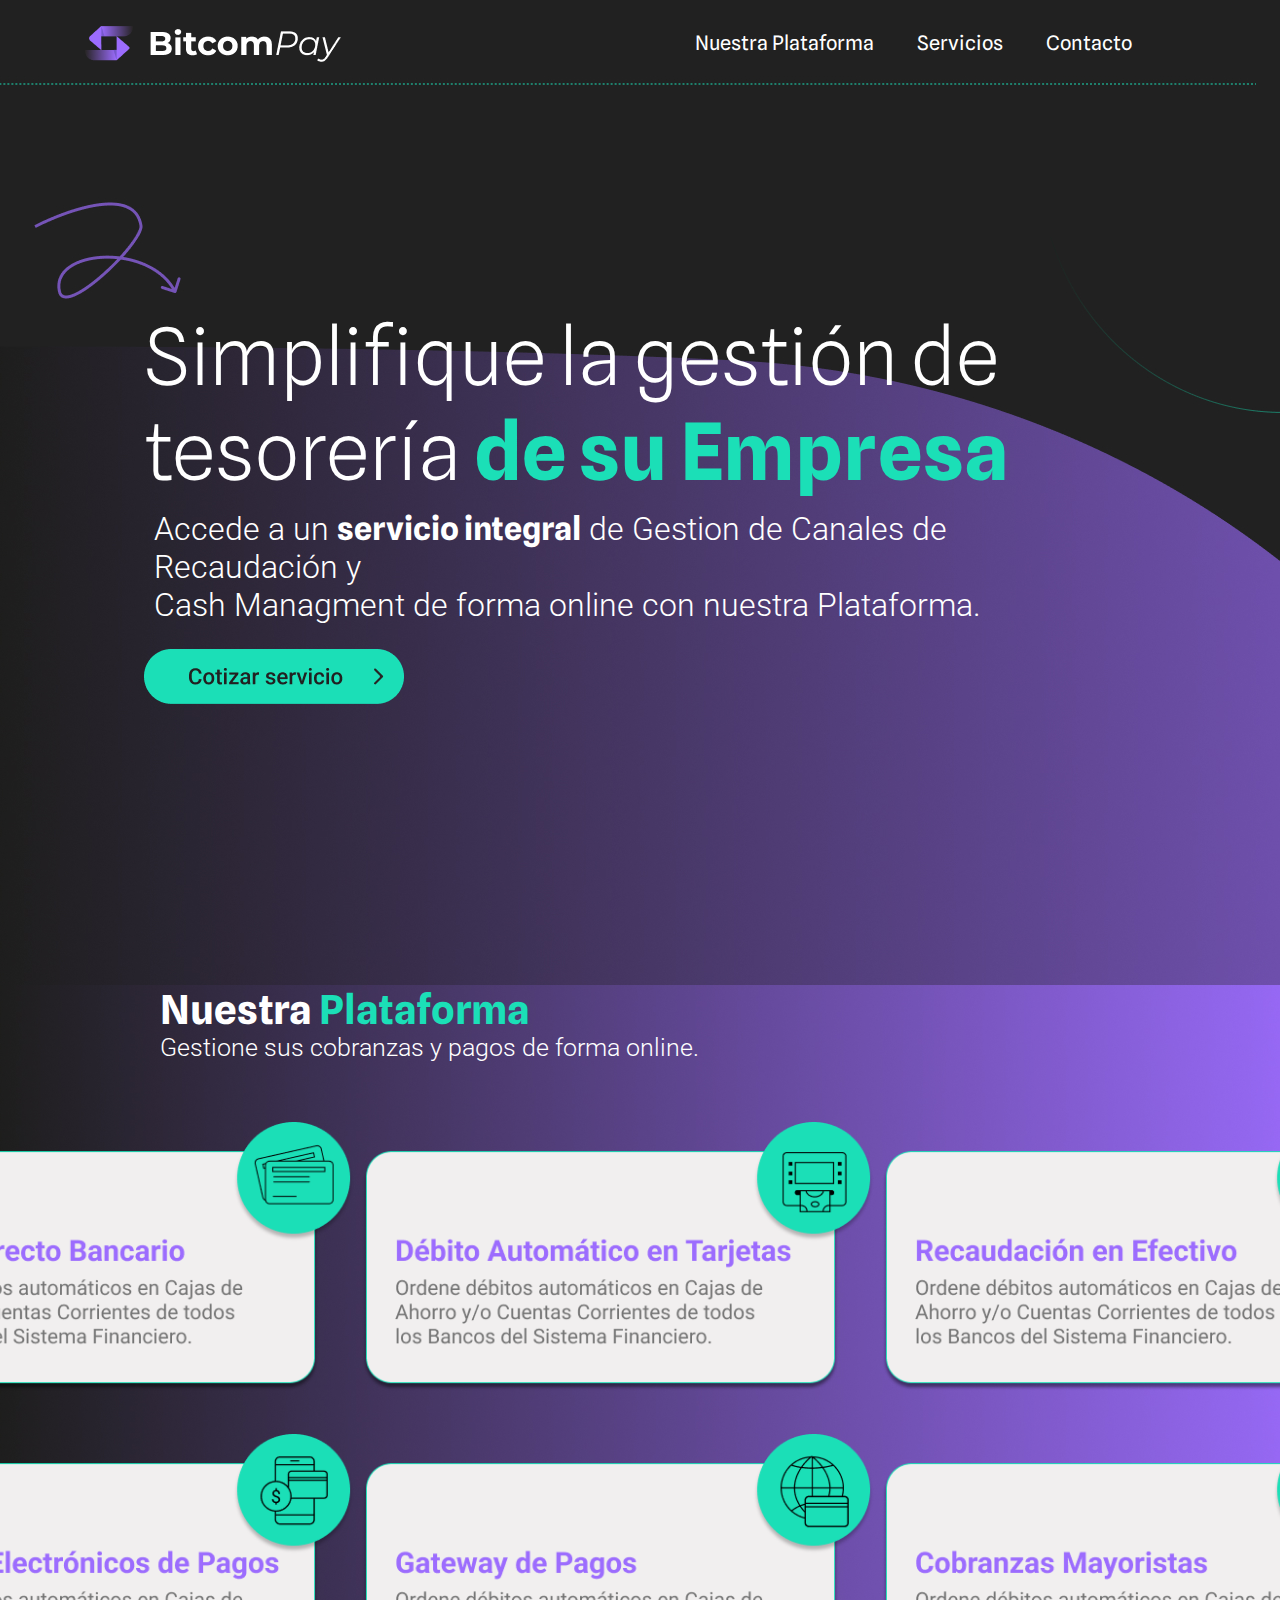
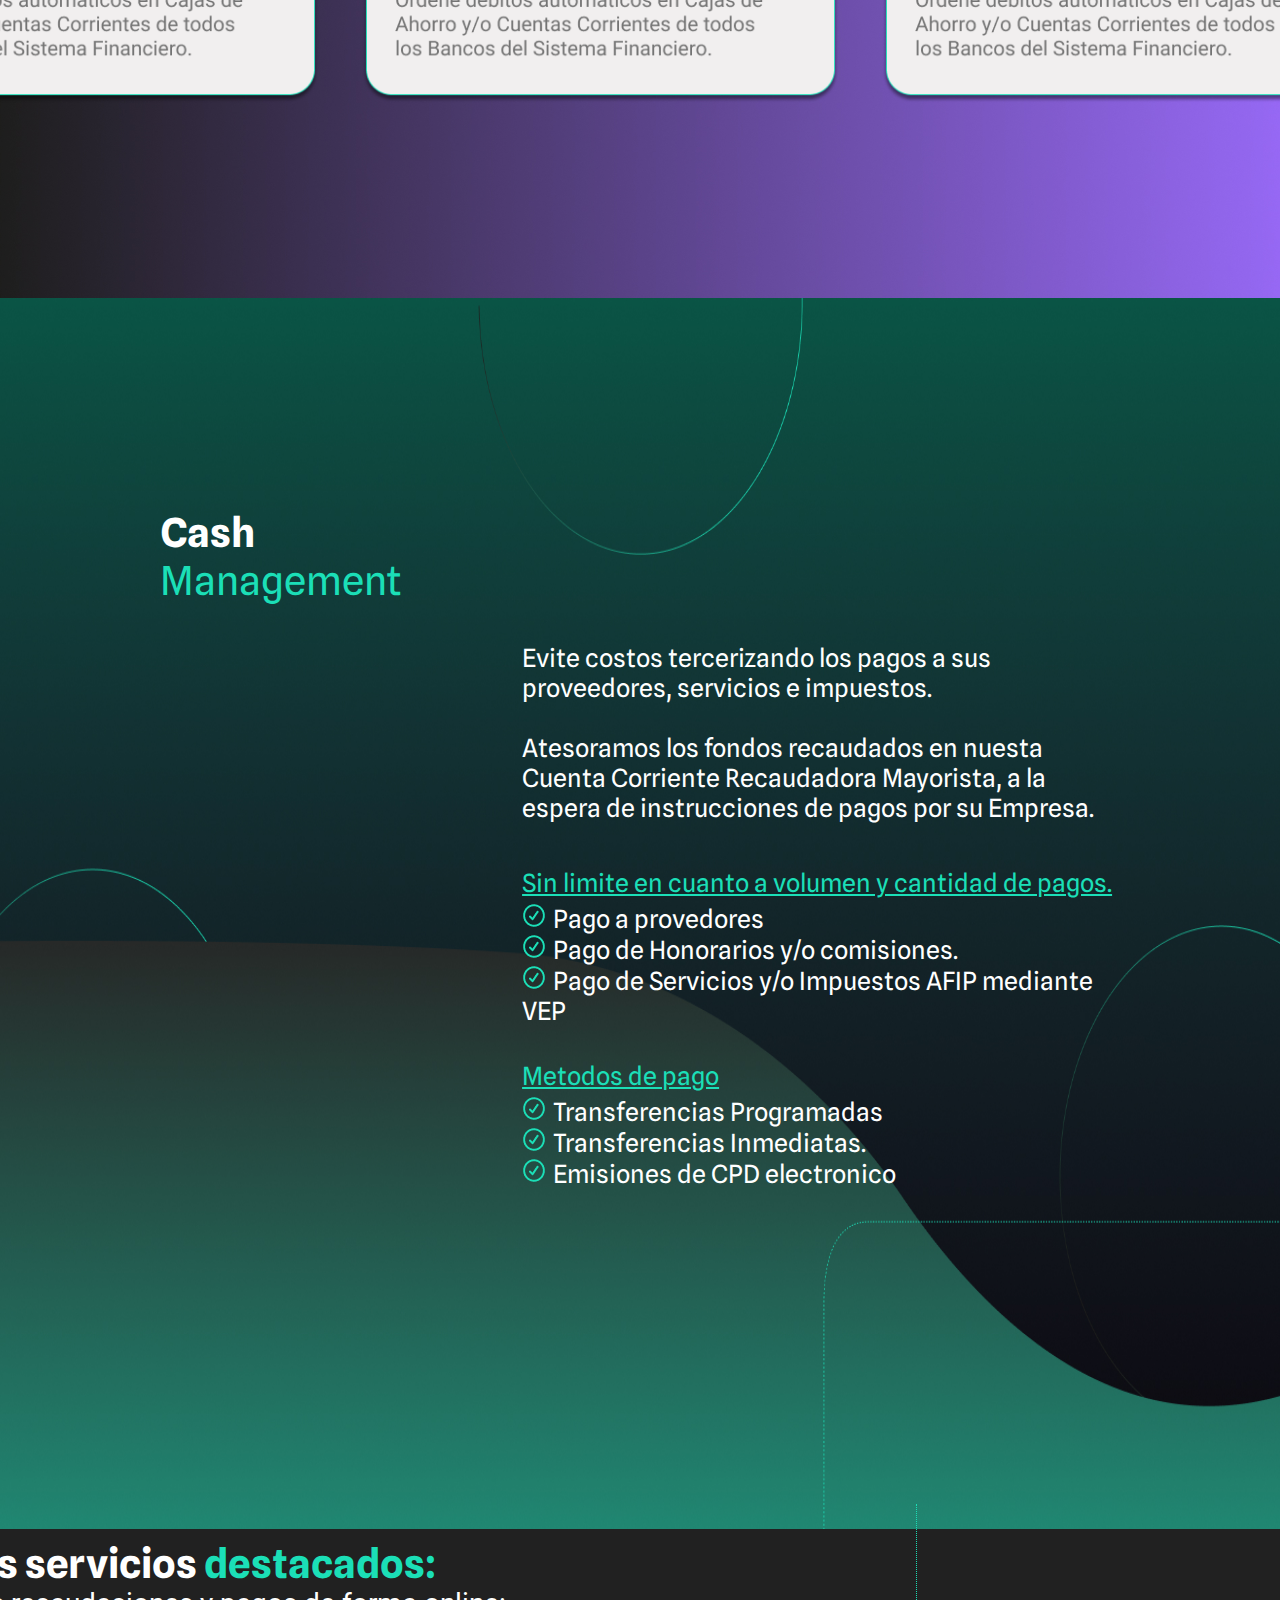
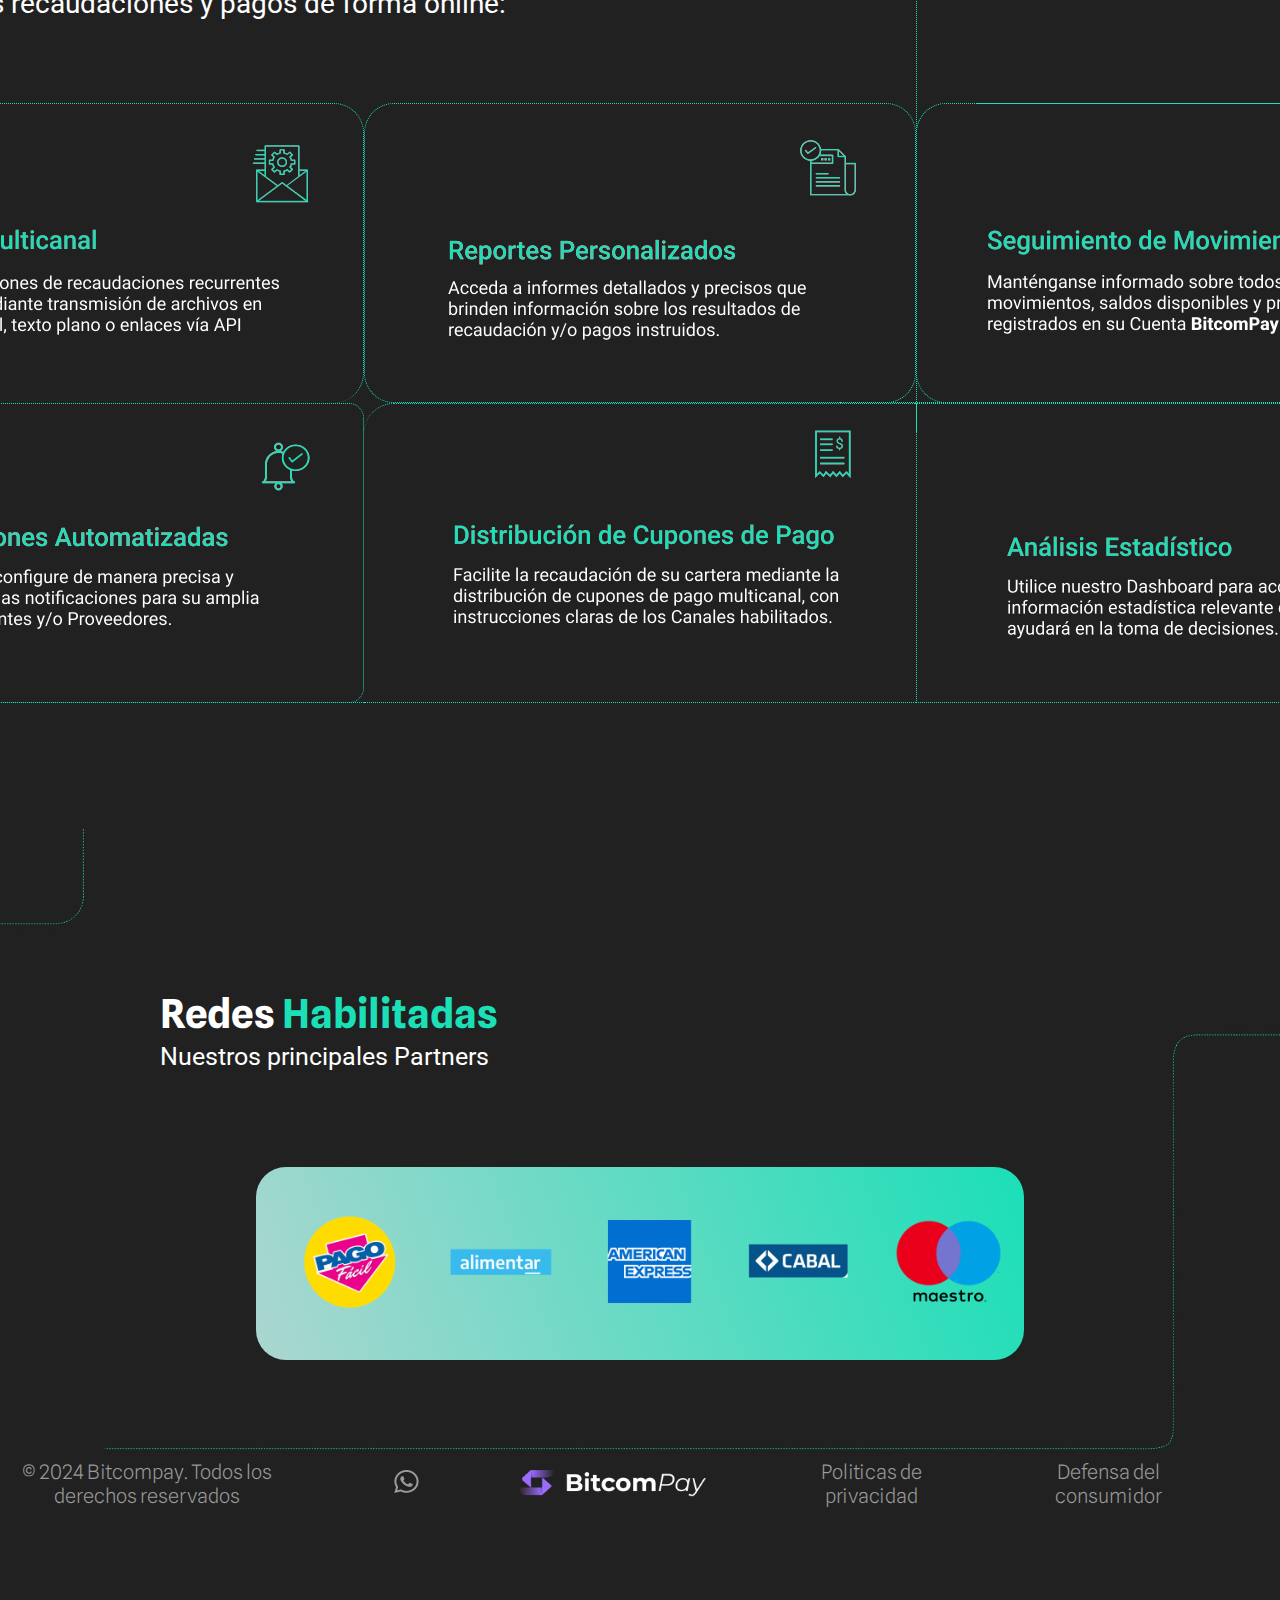
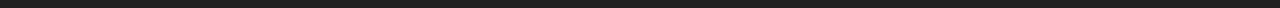
==== index.html @ 56fe3821 "bitcompay sin react" ====
<!DOCTYPE html>
<html lang="en">
<head>
    <meta charset="UTF-8">
    <meta name="viewport" content="width=device-width, initial-scale=1.0">
    <!--CSS-->
    <link rel="stylesheet" href="/css/style.css">
    <link rel="stylesheet" href="/css/navbar.css">
    <link rel="stylesheet" href="/css/home.css">
    <link rel="stylesheet" href="/css/home-2.css">
    <link rel="stylesheet" href="/css/home-3.css">
    <link rel="stylesheet" href="/css/home-4.css">
    <link rel="stylesheet" href="/css/home-5.css">
    <link rel="stylesheet" href="/css/registro.css">
    <link rel="stylesheet" href="/css/derechos-reservados.css">

    <!--CARROUSEL-->
    <script src="https://cdn.jsdelivr.net/npm/swiffy-slider@1.6.0/dist/js/swiffy-slider.min.js" crossorigin="anonymous" defer></script>
<link href="https://cdn.jsdelivr.net/npm/swiffy-slider@1.6.0/dist/css/swiffy-slider.min.css" rel="stylesheet" crossorigin="anonymous">
    <!--FONTS-->

    <!--ROBOTO-->
    <link rel="preconnect" href="https://fonts.googleapis.com">
<link rel="preconnect" href="https://fonts.gstatic.com" crossorigin>
<link href="https://fonts.googleapis.com/css2?family=Roboto:ital,wght@0,100;0,300;0,400;0,500;0,700;0,900;1,100;1,300;1,400;1,500;1,700;1,900&display=swap" rel="stylesheet">

    <!--Spline Sans-->
    <link rel="preconnect" href="https://fonts.googleapis.com">
    <link rel="preconnect" href="https://fonts.gstatic.com" crossorigin>
    <link href="https://fonts.googleapis.com/css2?family=Roboto:ital,wght@0,100;0,300;0,400;0,500;0,700;0,900;1,100;1,300;1,400;1,500;1,700;1,900&family=Spline+Sans:wght@300..700&display=swap" rel="stylesheet">


    <title>Document</title>
</head>
<body>
    <header id="header" class="header">
            <div class="name">
                <img src="./assets/img/logo bitcom.png" alt="">
            </div>
        <nav>    
            <ul class="nav-links">
                <li><a href="">Nuestra Plataforma</a></li>
                <li><a href="">Servicios</a></li>
                <li><a href="">Contacto</a></li>
            </ul>
        </nav>
    </header>

    <main>
        <section class="home" id="home">
            <div class="header-home">
            <h1>Simplifique la gestión de <br> tesorería <span>de su Empresa</span></h1>
                <p>Accede a un <span>servicio integral</span> de Gestion de Canales de Recaudación y<br>
                Cash Managment de forma online con nuestra Plataforma.</p>

                <a href="#">
                    <button>
                        <img src="./assets/img/COTIZAR SERVICIO (3).png" alt="">
                    </button>
                </a>
            </div>
            
        </section>

        <section class="home-2" id="home-2">
            <div class="home-2-tittle">
                <h2>Nuestra <span>Plataforma</span></h2>
                <p>Gestione sus cobranzas y pagos de forma online.</p>
            </div>
            <div class="home-2-container">
                <div class="grid-container">
                    <figure><img src="./assets/img/tarjeta 1.png" alt=""></figure>
                    <figure><img src="./assets/img/tarjeta 2.png" alt=""></figure>
                    <figure><img src="./assets/img/tarjeta 3.png" alt=""></figure>
                    <figure><img src="./assets/img/tarjeta 4.png" alt=""></figure>
                    <figure><img src="./assets/img/tarjeta 5.png" alt=""></figure>
                    <figure><img src="./assets/img/tarjeta 6.png" alt=""></figure>  
                </div>
        </section>

        <section class="home-3">
            <div class="home-3-tittle">
                <h2>Cash <span>Management</span></h2>
                <img src="./assets/img/compu (1).png" alt="" class="img-1">
            </div>
            <div class="home-3-items">
                <div class="items-1">
                    <p>Evite costos tercerizando los pagos a sus <br>proveedores, servicios e impuestos.</p> <br>
                    <p>Atesoramos los fondos recaudados en nuesta <br>Cuenta Corriente Recaudadora Mayorista, a la <br>espera de instrucciones de pagos por su Empresa.</p>
                </div>
                <div class="items-2">
                    <p>Sin limite en cuanto a volumen y cantidad de pagos.</p>
                    <ul>
                        <li>Pago a provedores</li>
                        <li>Pago de Honorarios y/o comisiones.</li>
                        <li>Pago de Servicios y/o Impuestos AFIP mediante VEP</li>
                    </ul>
                    <br><p>Metodos de pago</p>
                    <ul>
                        <li>Transferencias Programadas</li>
                        <li>Transferencias Inmediatas.</li>
                        <li>Emisiones de CPD electronico</li>
                    </ul>
                </div>
            </div>    
        </section>

        <section class="home-4">
            <div class="home-4-tittle">
                <h2>Nuestros servicios <span>destacados:</span></h2>
                <p>Gestione sus recaudaciones y pagos de forma online:</p>
            </div>
            
            <div class="home-4-contenedor">
                <div class="contenedor-1">
                    <img src="./assets/img/home4 tarjeta 1.png" alt="" class="imagenes-cards">
                </div>
              
                <div class="contenedor-2">
                    <img src="./assets/img/home4 tarjeta 2.png" alt="" class="imagenes-cards">
                </div>
              
                <div class="contenedor-3">
                    <img src="./assets/img/home4 tarjeta 3.png" alt="" class="imagenes-cards">
                </div>
                <div class="contenedor-4">
                    <img src="./assets/img/home4 tarjeta 4.png" alt="" class="imagenes-cards">
                </div>
              
                <div class="contenedor-5">
                    <img src="./assets/img/home4 tarjeta5.png" alt="" class="imagenes-cards">
                </div>
              
                <div class="contenedor-6">
                    <img src="./assets/img/home4 tarjeta 6.png" alt="" class="imagenes-cards">
                </div>
            </div>
            


        </section>

        <section class="home-5">
            <div class="home-5-tittle">
                <h2>Redes <span>Habilitadas</span></h2>
                <p>Nuestros principales Partners</p>
            </div>

            <div class="slider">
                <div class="slide-track">
                    <div class="slide">
                        <img src="/assets/img/Sin título-3.png" alt="">
                    </div>
                    <div class="slide">
                        <img src="/assets/img/ALIMENTAR.png" alt="">
                    </div>
                    <div class="slide">
                        <img src="/assets/img/AMERICAN EXPRESS.png" alt="">
                    </div>
                    <div class="slide">
                        <img src="/assets/img/CABAL.png" alt="">
                    </div>
                    <div class="slide">
                        <img src="/assets/img/MAESTRO.png" alt="">
                    </div>
                    <div class="slide">
                        <img src="/assets/img/MASTERCARD.png" alt="">
                    </div>
                    <div class="slide">
                        <img src="/assets/img/NARANJA X.png" alt="">
                    </div>
                    <div class="slide">
                        <img src="/assets/img/NARANJA.png" alt="">
                    </div>
                    <div class="slide">
                        <img src="/assets/img/CUENTA DNI.png" alt="">
                    </div>
                    <div class="slide">
                        <img src="/assets/img/DINERSCLUB.png" alt="">
                    </div>
                    <div class="slide">
                        <img src="/assets/img/MODO.png" alt="">
                    </div>
                    <div class="slide">
                        <img src="/assets/img/PAGO MIS CUENTAS.png" alt="">
                    </div>
                    <div class="slide">
                        <img src="/assets/img/RAPIPAGO.png" alt="">
                    </div>
                    <div class="slide">
                        <img src="/assets/img/UALA.png" alt="">
                    </div>
                    <div class="slide">
                        <img src="/assets/img/PAGAR.png" alt="">
                    </div>
                    <div class="slide">
                        <img src="/assets/img/MERCADO PAGO.png" alt="">
                    </div>
                    <div class="slide">
                        <img src="/assets/img/PAY.png" alt="">
                    </div>
                    <div class="slide">
                        <img src="/assets/img/PAYWAY.png" alt="">
                    </div>
                    <div class="slide">
                        <img src="/assets/img/ALIMENTAR.png" alt="">
                    </div>
                </div>
            </div>
            <!-- <div class="redes-5">
                <img src="./assets/img/pantallas 2 - Google Chrome 26_3_2024 13_20_10.png" alt="">
            </div> -->

            <!-- <div class="swiffy-slider slider-item-show4 slider-nav-outside slider-nav-dark slider-nav-sm slider-nav-visible slider-nav-page slider-item-snapstart slider-nav-autoplay slider-nav-autopause slider-item-ratio slider-item-ratio-contain slider-item-ratio-32x9 bg-white shadow-lg py-3 py-lg-4" data-slider-nav-autoplay-interval="2000">
                <div class="slider-container">
                    <div><img src="/assets/img/pago mfacil logo.png" alt="..."></div>
                    <div><img src="/assets/img/MERCADO PAGO.png" loading="lazy" alt="..."></div>
                    <div><img src="/assets/img/AMERICAN EXPRESS.png" loading="lazy" alt="..."></div>
                    <div><img src="/assets/img/MASTERCARD.png" loading="lazy" alt="..."></div>
                    <div><img src="/assets/img/MAESTRO.png" loading="lazy" alt="..."></div>
                    <div><img src="/assets/img/VISA.png" loading="lazy" alt="..."></div>
                    <div><img src="/assets/img/MODO.png" loading="lazy" alt="..."></div>
                    <div><img src="/assets/img/DINERS CLUB.png" loading="lazy" alt="..."></div>
                    <div><img src="/assets/img/CUENTA DNI.png" loading="lazy" alt="..."></div>
                    <div><img src="/assets/img/PAGO MIS CUENTAS.png" loading="lazy" alt="..."></div>
                    <div><img src="/assets/img/PAYWAY.png" loading="lazy" alt="..."></div>
                    <div><img src="/assets/img/RAPIPGO.png" loading="lazy" alt="..."></div>
                    <div><img src="/assets/img/NARANJA.png" loading="lazy" alt="..."></div>
                    <div><img src="/assets/img/NARANJAX.png" loading="lazy" alt="..."></div>
                    <div><img src="/assets/img/UALÁ.png" loading="lazy" alt="..."></div>
                    <div><img src="/assets/img/PAGAR.png" loading="lazy" alt="..."></div>
                    <div><img src="/assets/img/CABAL.png" loading="lazy" alt="..."></div>
                    <div><img src="/assets/img/ALIMENTAR.png" loading="lazy" alt="..."></div>
                    <div><img src="/assets/img/PAY.png" loading="lazy" alt="..."></div>
                </div>
            
                <button type="button" class="slider-nav" aria-label="Go left"></button>
                <button type="button" class="slider-nav slider-nav-next" aria-label="Go left"></button>
            
            </div> -->
            <div class="container">
                <ul>
                    <li>© 2024 Bitcompay. Todos los derechos reservados</li>
                    <li><a href="https://api.whatsapp.com/send?phone=+54 9 11 5506-8673"><img src="./assets/img/wp (1).png" alt=""></a></li>
                    <li><img class="logo-derechos" src="./assets/img/logo bitcom.png" alt=""></li>
                    <li>Politicas de privacidad</li>
                    <li>Defensa del consumidor</li>
                </ul>
            </div>

            <!-- <div>
                <a href="#principio"><img src="./assets/img/boton de abajo.png" alt="" id="boton-arriba"></a>
            </div> -->
        </section>

        <!-- <section class="registro">
            <div class="container">
                <div class="registro-content">
                    <div class="texto-izquierda">
                        <h2>Registrate</h2>
                        <p>Accede a un sericio integral de Gestion de <br>Canales de Recaudacion y Cash Management <br>de forma online con nuestra Plataforma</p>
                    </div>
                    <form class="register-form">
                        <div class="form-group">
                            <div class="name-group">
                                <div class="form-group">
                                    <label for="firstname">Nombre:</label>
                                    <input type="text" id="firstname" name="firstname" required>
                                </div>
                                <div class="form-group">
                                    <label for="lastname">Apellido:</label>
                                    <input type="text" id="lastname" name="lastname" required>
                                </div>
                            </div>
                        </div>
                        <div class="form-group">
                            <label for="email">Correo electrónico:</label>
                            <input type="email" id="email" name="email" required>
                        </div>
                        <div class="form-group">
                            <label for="cuil">CUIL:</label>
                            <input type="text" id="cuil" name="cuil" required>
                        </div>
                        <div class="button-group">
                            <button type="submit" class="button-register">Comienza hoy</button>
                        </div>    
                    </form>
                </div>
            </div>
        </section> -->
    </main>
</body>
</html>
---- css/style.css ----
* {
    box-sizing: border-box;
    margin: 0;
    padding: 0;
    font-family: Spline Sans;
}

.body{
    background-color: white;
}

.roboto-light {
    font-family: "Roboto", sans-serif;
    font-style: normal;
}
---- css/navbar.css ----
@import url(./navbar.css);

.header{
    background-image: url(/assets/img/navbar.jpg);
    background-repeat: no-repeat;
    background-position: 100% 100%;
    display: flex;
    justify-content: space-between;
    align-items: center;
    height: 85px;
    padding: 5px 10%;
    /* border-top: none;
    border-bottom: red 5px dotted;
    /* border-right: red 5px dotted; */
    /* border-left: red 5px dotted;
    border-radius: 40px;  */
}

.name{
    display: flex;
    flex-direction: start;
    margin-left: -43px;
}

.name img{
    height: auto;
    width: 100%;
}

.nav-links{
    list-style: none;

}

.nav-links li{
    display: inline-block;
    padding: 0 20px;
}

.nav-links a{
    font-size: 20px;
    color: white;
    text-decoration: none;
}

.nav-links li a::after{
    content: "";
    position: absolute;
    background-color: red;
    height: 3px;
    width: 0;
    left: 0;
    bottom: -10px;
    transition: 0.3s;
}

.nav-links li a:hover:after{
    width: 100%;
}
---- css/home.css ----
@import url(./home.css);



.home{
    background-image: url(/assets/img/fondo\ primero.jpg);
    /* padding: 100px; */
    height: 900px;
    width: 100%;
}

.header-home{
    display: flex;
    flex-direction: column;
    align-items: start;
    padding: 14rem 9rem;
    text-align: start;
}

.header-home h1{
    font-size: 79px;
    color: white;
    font-weight: 300;
    text-align: start;
    font-family: "Spline Sans", sans-serif;
}

.header-home h1 span{
    color: #1BDFB7;
    font-weight: bold;
    font-family: "Spline Sans", sans-serif;
}

.header-home p{
    font-size: 32px;
    font-weight: 300;
    text-align: start; 
    font-family: "Roboto", sans-serif;
    color: white;
    padding: 10px;
}

.header-home p span{
    font-weight: 700;
}

.header-home button{
    background: none;
    border: none;
    padding: 0;
    margin-top: 15px;
 }
 
.header-home button img{
    width: 100%;
    height: auto;
    cursor: pointer;
 }
---- css/home-2.css ----
@import url(./home-2.css);

.home-2{
    background-image: url(/assets/img/fondo\ degrade\ violeta.jpg);
    background-size: 100%;
    padding-bottom: 10rem;
}

.home-2-tittle{
    display: flex;
    flex-direction: column;
    padding: 0 10rem 30px;
}

.home-2-tittle h2{
    font-size: 40px;
    color: white;
    font-family: "Spline Sans", sans-serif;
}

.home-2-tittle span{
    color: #1BDFB7;
}

.home-2-tittle p{
    font-size: 25px;
    font-family: "Roboto", sans-serif;
    font-weight: 300;
    color: white;
}

.home-2-container{
    display: flex;
    justify-content: center;
    align-items: center;
    height: 100%;
}

.grid-container {
    display: grid;
    grid-template-columns: repeat(3, 3fr); 
    gap: 8px;
    margin-left: -45px;
    margin-top: 30px;
}

.grid-container figure img{
    height: 300px;
    width: 32rem;
}
---- css/home-3.css ----
@import url(./home-3.css);


.home-3 {
    background-image: url(/assets/img/fondo\ compu.jpg);
    background-size: 100% 100%;
    background-position: center;
    background-repeat: no-repeat;
    display: flex;
    
    padding: 15rem 10rem 20rem;
}

.home-3-tittle {
    margin-right: 20px; /* Ajusta el espacio entre el título y los elementos */
    margin-top: -30px;
}

.home-3-tittle h2 {
    font-size: 40px;
    margin-bottom: 20px; /* Reduce el espacio entre el título y la imagen */
    color: white;
    font-family: "Spline Sans", sans-serif;
}

.home-3-tittle span {
    color: #1BDFB7;
    font-family: "Spline Sans", sans-serif;
    font-weight: 400;
}

.home-3-tittle img {
    width: 900px; /* Ajusta el tamaño máximo de la imagen */
    height: auto; /* Hace que la altura se ajuste automáticamente */

    margin-right: 50px;
    margin-left: -50px;
}

.home-3-items {
    display: flex;
    flex-direction: column;
    /* margin-left: 100px; */
    margin-top: 85px;
    font-family: Roboto Static;
    color: white;
    font-size: 25px;
}

.items-1,
.items-2 {
    margin: 20px;
    width: 100%; /* Ocupar todo el ancho disponible */
}


.items-1 p{
    /* font-size: 20px; */
}

.items-2 p{
    color: #1BDFB7;
    text-decoration: underline;
    margin-top: 5px;
    margin-bottom: 5px;
}
.items-2 ul {
    list-style-position: inside; 
    list-style-image: url(/assets/img/tic.png);
}
---- css/home-4.css ----
@import url(./home-4.css);

.home-4{
    margin: 0;
    height: 100vh;
    display: flex;
    justify-content: center;
    align-items: center;
    background-color: #212121;
}

.home-4-tittle{
    display: flex;
    flex-direction: column;
    position: relative;
    top: -400px;
    left: -545px;
} 

.home-4-tittle h2{
    font-size: 40px;
    color: white;
    margin-left: 10rem;
    font-family: "Spline Sans", sans-serif;
}

.home-4-tittle span{
    color: #1BDFB7;
}

.home-4-tittle p{
    font-size: 28px;
    font-family: "Roboto", sans-serif;
    color: white;
    font-weight: 00;
    margin-left: 10rem;

}

.home-4-contenedor{
    display: grid;
    grid-template-columns: repeat(3, 1fr);
    padding-top: 3rem;
    position: absolute;
}

.contenedor-1, .contenedor-2, .contenedor-3, .contenedor-4, .contenedor-5, .contenedor-6 {
    height: 300px;
    width: 552px;
    display: flex;
    flex-direction: column;
    justify-content: center;
    align-items: center;

  }

  .contenedor-1 {
    border-radius: 0 30px 30px 0;
    border-top: 1px dotted #1BDFB7;
    border-right: 1px dotted #1BDFB7;
    /* border-bottom: 1px dotted #1BDFB7; */
    position: relative;

  }

  .contenedor-1::before {
    content: "";
    position: absolute;
    top: -1px;
    left: -250px;
    width: calc(100% + 0px);
    border-top: 1px dotted #1BDFB7;
  }

  .contenedor-2{
    border-radius: 30px;
    border: 1px dotted #1BDFB7;
    position: relative;
  }

  .contenedor-2::before{
    content: "";
    position: absolute;
    bottom: -1px;
    right: -675px;
    width: calc(100% + 200px);
    border-top: 1px dotted #1BDFB7;
  }

  .contenedor-3{
    border-radius: 30px 0 0 30px;
    border-top: 1px dotted #1BDFB7;
    border-left: 1px dotted #1BDFB7;
    border-bottom: 1px dotted #1BDFB7;
    position: relative;
  }

  .contenedor-3::before{
    content: "";
    position: absolute;
    top: -1px;
    right: -120px;
    width: calc(100% + 60px);
    border-top: 1px dotted #1BDFB7;
  }


  .contenedor-4{
    border-radius: 15px;
    border: 1px dotted #1BDFB7;
    position: relative;

  }

  .contenedor-4::before{
    content: "";
    position: absolute;
    top: 152px; /* Posición desde el borde inferior de .card */
    left: -1px; /* Ajuste para que la línea esté alineada con el borde izquierdo */
    height: calc(100% + 1px); /* Altura extra para que la línea alcance hasta abajo */
    /* width: calc(100% + 60px); */
    border-left: 1px dotted #1BDFB7;
  }


.contenedor-5{
    border-radius: 30px 0 0 0;
    border-bottom: 1px dotted #1BDFB7;
    border-top: 1px dotted #1BDFB7;
    position: relative;
}

.contenedor-5::before{
    content: "";
    position: absolute;
    bottom: -1px;
    left: -800px;
    width: calc(100% + 250px);
    border-top: 1px dotted #1BDFB7;
}

.contenedor-6{
    border-radius: 0 0 30px 0;
    border: 1px dotted #1BDFB7;
    position: relative;
}

.contenedor-6::before{
    content: "";
    position: absolute;
    bottom: 270px; /* Posición desde el borde inferior de .card */
    left: -1px; /* Ajuste para que la línea esté alineada con el borde izquierdo */
    height: calc(100% + 230px); /* Altura extra para que la línea alcance hasta abajo */
    border-left: 1px dotted #1BDFB7; /* Estilo de la línea */
}

.imagenes-cards{
    object-fit: contain;
}
---- css/home-5.css ----
@import url(./home-5.css);

.home-5{
    /* padding: 15rem 10rem 20rem; */
    background-image: url(/assets/img/paginas\ 6.jpg);
    background-repeat: no-repeat;
    background-size: 100% 100%;
}

.home-5-tittle{
    padding: 10rem 10rem 1rem; 
    display: flex;
    flex-direction: column;
    justify-content: start;
    margin-bottom: 5rem;
} 

.home-5-tittle h2{
    font-size: 40px;
    color: white;
    margin-bottom: 5px;
    font-family: "Spline Sans", sans-serif;
}

.home-5-tittle span{
    color: #1BDFB7;
}

.home-5-tittle p{
    font-size: 25px;
    color: white;
    font-family: "Roboto", sans-serif;
}





.slider {
    width: 60vw;
    height: auto;
    margin: auto;
    overflow: hidden;
    background-image: linear-gradient(250deg, #1bdfb7 0%, #abd6d0 100%);
    border-radius: 30px;
    padding: 40px;
}

.slider .slide-track {
    display: flex;
    animation: scroll 40s linear infinite;
    -webkit-animation: scroll 40s linear infinite;
    width: calc(200px * 14);
    gap: 40px;
}

.slider .slide {
    width: 200px;
}

.slider .slide img {
    width: 100%;
}

@keyframes scroll {
    0% {
        -webkit-transform: translateX(0);
        transform: translateX(0);
    }
    100% {
        -webkit-transform: translateX(calc(-200px * 7));
        transform: translateX(calc(-200px * 7));
    }
}


.container{
    margin-left: -100px;
}

.container ul{
    display: flex;
    justify-content: space-between;
    align-items: center;
    text-align: center;
    gap: 100px;
    list-style-type: none;
    font-size: 20px;
    color: rgb(155, 153, 153);
    font-weight: 300;
    width: auto;
    
}

.logo-derechos{
    height: 30px;
    width: auto;
}

/* #boton-arriba{
    position: fixed;
    bottom: 20px;
    right: 20px;
    width: 40px;
} */
---- css/registro.css ----
@import url(./registro.css);

.container {
    display: flex;
    justify-content: center;
    align-items: center;
    padding: 100px;
}

.registro-content {
    display: flex;
    justify-content: space-between; /* Espaciar los elementos horizontalmente */
    max-width: 1000px; /* Limitar el ancho máximo para que los elementos no se extiendan demasiado */
    width: 100%;
}

.texto-izquierda {
    margin-right: 20px; /* Ajustar el margen derecho del texto */
}

.texto-izquierda h2 {
    font-size: 30px;
    margin-bottom: 20px;
    color: #1BDFB7;
}

.texto-izquierda p {
    font-size: 20px;
    color: white;
    font-family: Roboto Static;
}

.register-form {
    background-color: #fff;
    padding: 20px;
    border-radius: 8px;
    box-shadow: 0 0 10px rgba(0, 0, 0, 0.1);
    max-width: 400px;
    width: calc(50% - 30px); /* Ajustar el ancho del formulario */
}

.form-group {
    margin-bottom: 10px;
}

.form-group label {
    display: block;
    margin-bottom: 5px;
}

.form-group input {
    width: calc(100% - 20px); /* Ajustar el ancho del input */
    padding: 10px;
    border: 1px solid #ccc;
    border-radius: 4px;
    box-sizing: border-box;
}

.button-group {
    display: flex;
    justify-content: center;
    align-items: center;
}

.button-register {
    background-color: aqua;
    color: #fff;
    padding: 10px 20px;
    border: none;
    border-radius: 4px;
    cursor: pointer;
    width: 100%;
    font-size: 16px;
}

.button-register:hover {
    background-color: #0056b3;
}
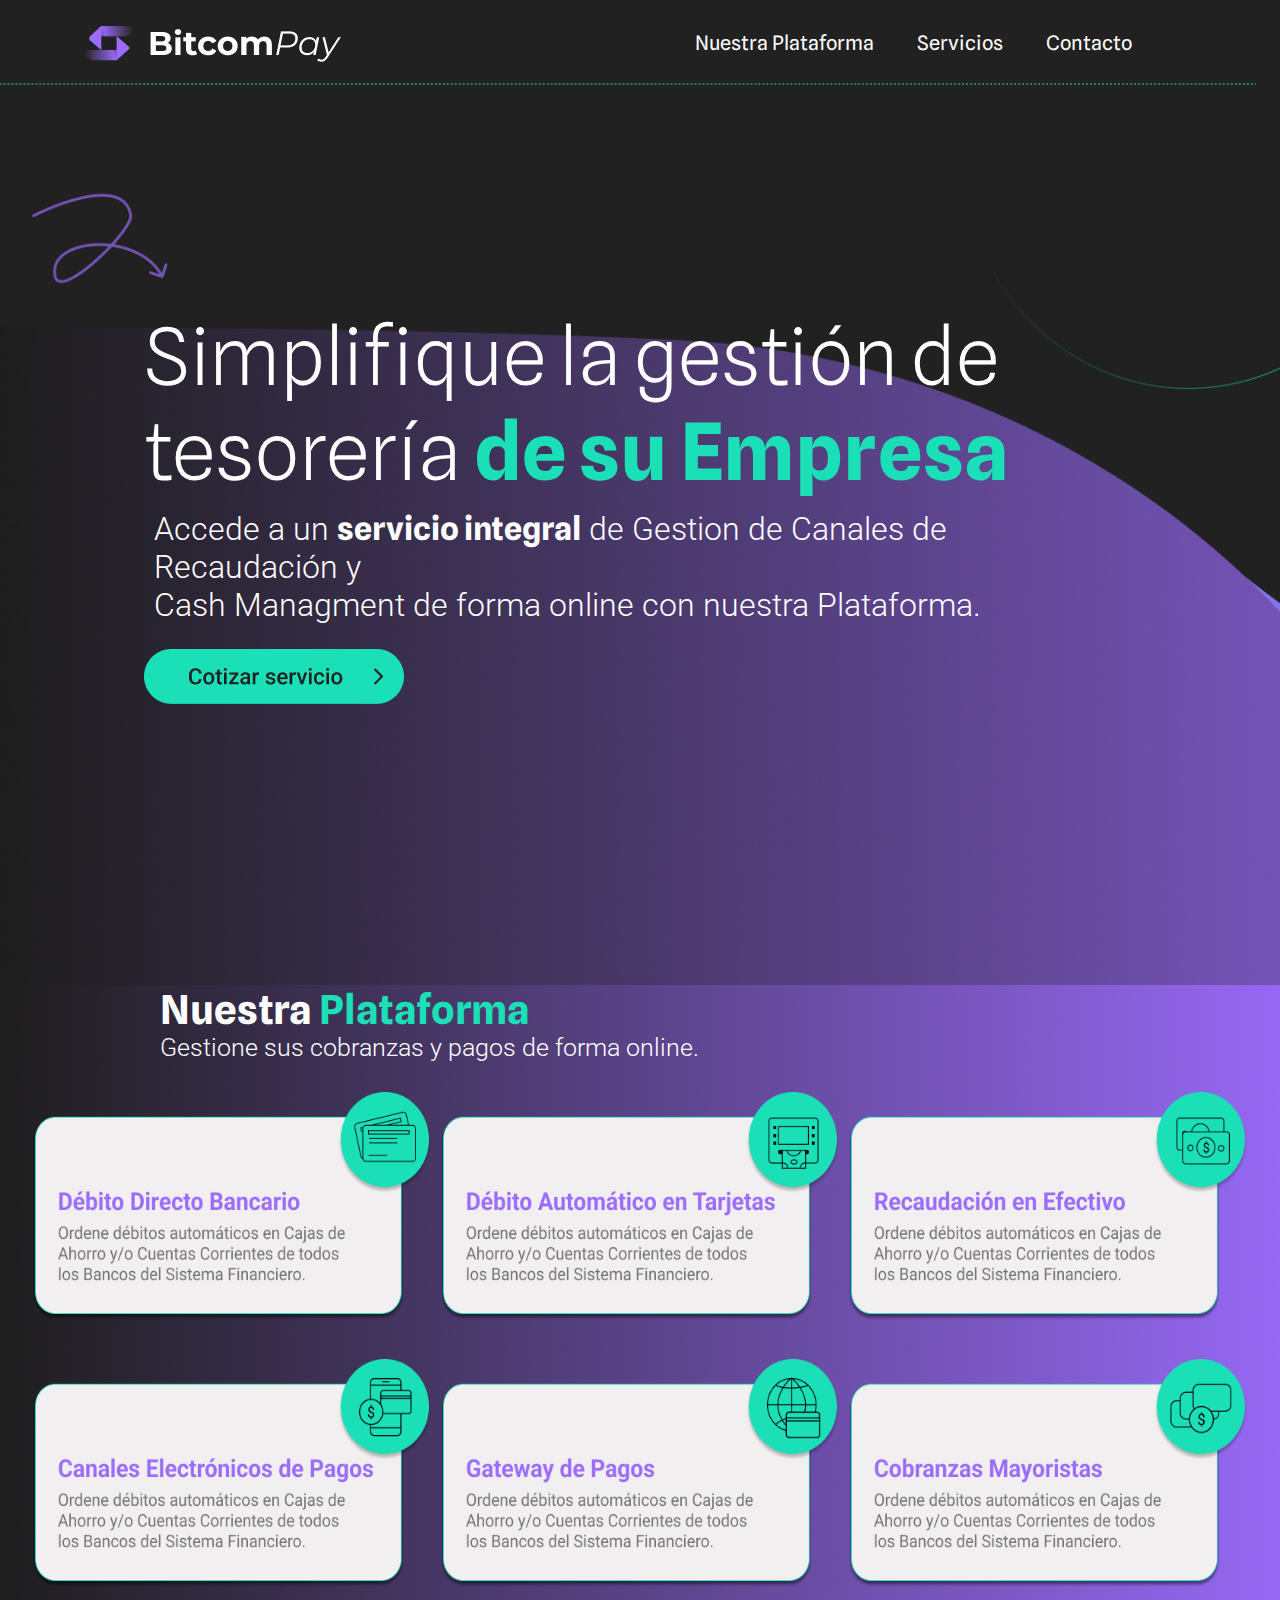
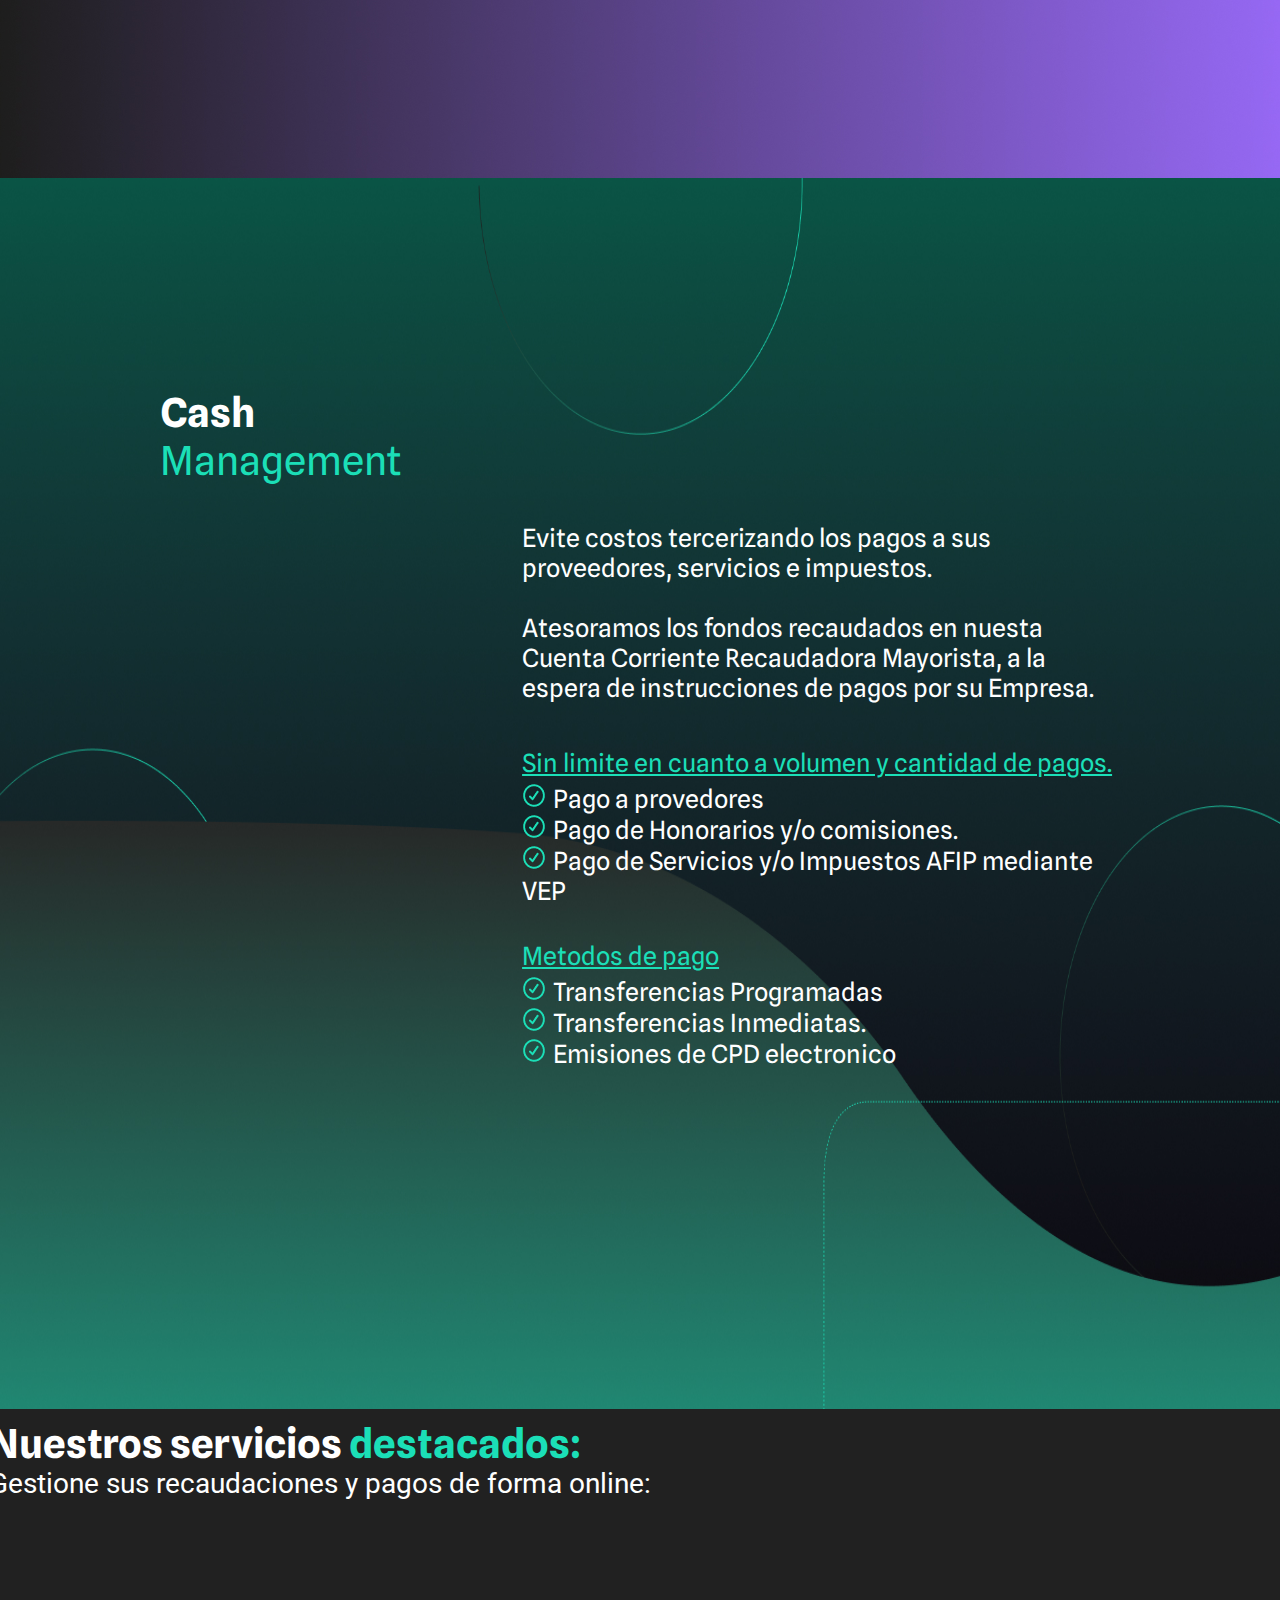
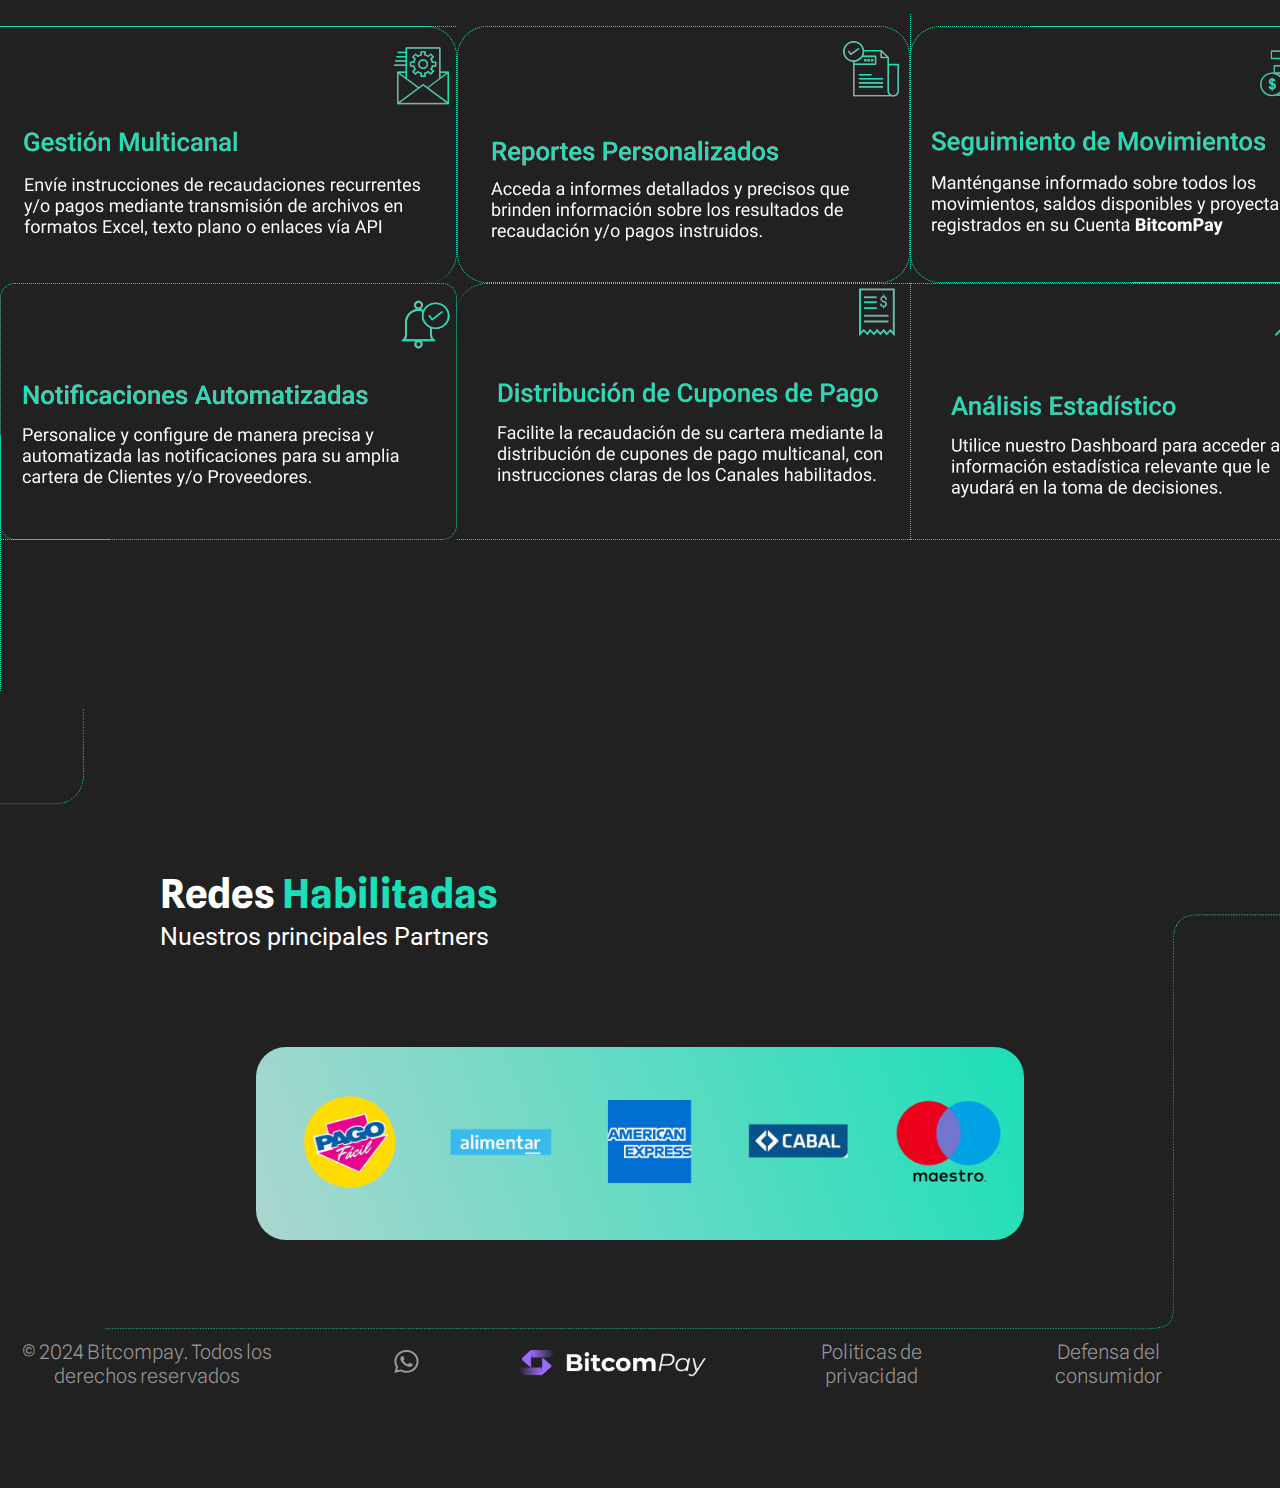
==== commit bd2e2827: "agregue el login y el css del login" ====
--- a/index.html
+++ b/index.html
@@ -106,13 +106,13 @@
         </section>
 
         <section class="home-4">
-            <div class="home-4-tittle">
+             <div class="home-4-tittle">
                 <h2>Nuestros servicios <span>destacados:</span></h2>
                 <p>Gestione sus recaudaciones y pagos de forma online:</p>
-            </div>
+            </div> 
             
             <div class="home-4-contenedor">
-                <div class="contenedor-1">
+                 <div class="contenedor-1">
                     <img src="./assets/img/home4 tarjeta 1.png" alt="" class="imagenes-cards">
                 </div>
               
@@ -134,6 +134,9 @@
                 <div class="contenedor-6">
                     <img src="./assets/img/home4 tarjeta 6.png" alt="" class="imagenes-cards">
                 </div>
+                
+                <!-- <img src="./assets/img/prueba s 1.png" alt=""> -->
+
             </div>
             
 
@@ -207,37 +210,6 @@
                     </div>
                 </div>
             </div>
-            <!-- <div class="redes-5">
-                <img src="./assets/img/pantallas 2 - Google Chrome 26_3_2024 13_20_10.png" alt="">
-            </div> -->
-
-            <!-- <div class="swiffy-slider slider-item-show4 slider-nav-outside slider-nav-dark slider-nav-sm slider-nav-visible slider-nav-page slider-item-snapstart slider-nav-autoplay slider-nav-autopause slider-item-ratio slider-item-ratio-contain slider-item-ratio-32x9 bg-white shadow-lg py-3 py-lg-4" data-slider-nav-autoplay-interval="2000">
-                <div class="slider-container">
-                    <div><img src="/assets/img/pago mfacil logo.png" alt="..."></div>
-                    <div><img src="/assets/img/MERCADO PAGO.png" loading="lazy" alt="..."></div>
-                    <div><img src="/assets/img/AMERICAN EXPRESS.png" loading="lazy" alt="..."></div>
-                    <div><img src="/assets/img/MASTERCARD.png" loading="lazy" alt="..."></div>
-                    <div><img src="/assets/img/MAESTRO.png" loading="lazy" alt="..."></div>
-                    <div><img src="/assets/img/VISA.png" loading="lazy" alt="..."></div>
-                    <div><img src="/assets/img/MODO.png" loading="lazy" alt="..."></div>
-                    <div><img src="/assets/img/DINERS CLUB.png" loading="lazy" alt="..."></div>
-                    <div><img src="/assets/img/CUENTA DNI.png" loading="lazy" alt="..."></div>
-                    <div><img src="/assets/img/PAGO MIS CUENTAS.png" loading="lazy" alt="..."></div>
-                    <div><img src="/assets/img/PAYWAY.png" loading="lazy" alt="..."></div>
-                    <div><img src="/assets/img/RAPIPGO.png" loading="lazy" alt="..."></div>
-                    <div><img src="/assets/img/NARANJA.png" loading="lazy" alt="..."></div>
-                    <div><img src="/assets/img/NARANJAX.png" loading="lazy" alt="..."></div>
-                    <div><img src="/assets/img/UALÁ.png" loading="lazy" alt="..."></div>
-                    <div><img src="/assets/img/PAGAR.png" loading="lazy" alt="..."></div>
-                    <div><img src="/assets/img/CABAL.png" loading="lazy" alt="..."></div>
-                    <div><img src="/assets/img/ALIMENTAR.png" loading="lazy" alt="..."></div>
-                    <div><img src="/assets/img/PAY.png" loading="lazy" alt="..."></div>
-                </div>
-            
-                <button type="button" class="slider-nav" aria-label="Go left"></button>
-                <button type="button" class="slider-nav slider-nav-next" aria-label="Go left"></button>
-            
-            </div> -->
             <div class="container">
                 <ul>
                     <li>© 2024 Bitcompay. Todos los derechos reservados</li>
@@ -248,46 +220,8 @@
                 </ul>
             </div>
 
-            <!-- <div>
-                <a href="#principio"><img src="./assets/img/boton de abajo.png" alt="" id="boton-arriba"></a>
-            </div> -->
-        </section>
-
-        <!-- <section class="registro">
-            <div class="container">
-                <div class="registro-content">
-                    <div class="texto-izquierda">
-                        <h2>Registrate</h2>
-                        <p>Accede a un sericio integral de Gestion de <br>Canales de Recaudacion y Cash Management <br>de forma online con nuestra Plataforma</p>
-                    </div>
-                    <form class="register-form">
-                        <div class="form-group">
-                            <div class="name-group">
-                                <div class="form-group">
-                                    <label for="firstname">Nombre:</label>
-                                    <input type="text" id="firstname" name="firstname" required>
-                                </div>
-                                <div class="form-group">
-                                    <label for="lastname">Apellido:</label>
-                                    <input type="text" id="lastname" name="lastname" required>
-                                </div>
-                            </div>
-                        </div>
-                        <div class="form-group">
-                            <label for="email">Correo electrónico:</label>
-                            <input type="email" id="email" name="email" required>
-                        </div>
-                        <div class="form-group">
-                            <label for="cuil">CUIL:</label>
-                            <input type="text" id="cuil" name="cuil" required>
-                        </div>
-                        <div class="button-group">
-                            <button type="submit" class="button-register">Comienza hoy</button>
-                        </div>    
-                    </form>
-                </div>
-            </div>
-        </section> -->
+
+        </section>
     </main>
 </body>
 </html>
--- a/css/style.css
+++ b/css/style.css
@@ -5,9 +5,11 @@
     font-family: Spline Sans;
 }
 
-.body{
-    background-color: white;
-}
+
+html, body{
+         max-width: 100%;     
+         overflow-x: hidden; }
+
 
 .roboto-light {
     font-family: "Roboto", sans-serif;
--- a/css/navbar.css
+++ b/css/navbar.css
@@ -43,7 +43,7 @@
     text-decoration: none;
 }
 
-.nav-links li a::after{
+/* .nav-links li a::after{
     content: "";
     position: absolute;
     background-color: red;
@@ -56,4 +56,4 @@
 
 .nav-links li a:hover:after{
     width: 100%;
-}+} */--- a/css/home.css
+++ b/css/home.css
@@ -7,6 +7,7 @@
     /* padding: 100px; */
     height: 900px;
     width: 100%;
+    background-size: cover;
 }
 
 .header-home{
--- a/css/home-2.css
+++ b/css/home-2.css
@@ -40,15 +40,25 @@
     display: grid;
     grid-template-columns: repeat(3, 3fr); 
     gap: 8px;
-    margin-left: -45px;
-    margin-top: 30px;
+    /* margin-left: -45px;
+    margin-top: 30px; */
+
 }
 
 .grid-container figure img{
-    height: 300px;
-    width: 32rem;
+    height: 255px;
+    width: 25rem;
+    
+}
+
+
+@media screen and (max-width: 1024px) {
+    .grid-container {
+        display: grid;
+        grid-template-columns: repeat(2, 2fr); 
+        gap: 8px;
+}
 }
 
 
 
-
--- a/css/home-3.css
+++ b/css/home-3.css
@@ -9,6 +9,7 @@
     display: flex;
     
     padding: 15rem 10rem 20rem;
+    max-width: 100%;
 }
 
 .home-3-tittle {
@@ -30,7 +31,7 @@
 }
 
 .home-3-tittle img {
-    width: 900px; /* Ajusta el tamaño máximo de la imagen */
+    width: 200px; /* Ajusta el tamaño máximo de la imagen */
     height: auto; /* Hace que la altura se ajuste automáticamente */
 
     margin-right: 50px;
--- a/css/home-4.css
+++ b/css/home-4.css
@@ -2,7 +2,7 @@
 
 .home-4{
     margin: 0;
-    height: 100vh;
+    height: 100vh; 
     display: flex;
     justify-content: center;
     align-items: center;
@@ -14,8 +14,8 @@
     flex-direction: column;
     position: relative;
     top: -400px;
-    left: -545px;
-} 
+    left: -400px;
+}  
 
 .home-4-tittle h2{
     font-size: 40px;
@@ -36,29 +36,29 @@
     margin-left: 10rem;
 
 }
-
-.home-4-contenedor{
+ 
+    .home-4-contenedor{
     display: grid;
     grid-template-columns: repeat(3, 1fr);
     padding-top: 3rem;
     position: absolute;
-}
+    max-width: 100%;
+}  
 
-.contenedor-1, .contenedor-2, .contenedor-3, .contenedor-4, .contenedor-5, .contenedor-6 {
-    height: 300px;
-    width: 552px;
+  .contenedor-1, .contenedor-2, .contenedor-3, .contenedor-4, .contenedor-5, .contenedor-6 {
+    /* height: 300px; */
+    /* width: 552px; */
     display: flex;
     flex-direction: column;
     justify-content: center;
     align-items: center;
 
-  }
+  } 
 
-  .contenedor-1 {
+   .contenedor-1 {
     border-radius: 0 30px 30px 0;
     border-top: 1px dotted #1BDFB7;
     border-right: 1px dotted #1BDFB7;
-    /* border-bottom: 1px dotted #1BDFB7; */
     position: relative;
 
   }
@@ -67,8 +67,8 @@
     content: "";
     position: absolute;
     top: -1px;
-    left: -250px;
-    width: calc(100% + 0px);
+    /* left: -250px; */
+    width: calc(100%);
     border-top: 1px dotted #1BDFB7;
   }
 
@@ -83,7 +83,7 @@
     position: absolute;
     bottom: -1px;
     right: -675px;
-    width: calc(100% + 200px);
+    width: calc(100%);
     border-top: 1px dotted #1BDFB7;
   }
 
@@ -100,7 +100,7 @@
     position: absolute;
     top: -1px;
     right: -120px;
-    width: calc(100% + 60px);
+    width: calc(100%);
     border-top: 1px dotted #1BDFB7;
   }
 
@@ -115,10 +115,9 @@
   .contenedor-4::before{
     content: "";
     position: absolute;
-    top: 152px; /* Posición desde el borde inferior de .card */
-    left: -1px; /* Ajuste para que la línea esté alineada con el borde izquierdo */
-    height: calc(100% + 1px); /* Altura extra para que la línea alcance hasta abajo */
-    /* width: calc(100% + 60px); */
+    top: 152px; 
+    left: -1px;
+    height: calc(100%); 
     border-left: 1px dotted #1BDFB7;
   }
 
@@ -135,7 +134,7 @@
     position: absolute;
     bottom: -1px;
     left: -800px;
-    width: calc(100% + 250px);
+    width: calc(100%);
     border-top: 1px dotted #1BDFB7;
 }
 
@@ -148,12 +147,11 @@
 .contenedor-6::before{
     content: "";
     position: absolute;
-    bottom: 270px; /* Posición desde el borde inferior de .card */
-    left: -1px; /* Ajuste para que la línea esté alineada con el borde izquierdo */
-    height: calc(100% + 230px); /* Altura extra para que la línea alcance hasta abajo */
-    border-left: 1px dotted #1BDFB7; /* Estilo de la línea */
+    bottom: 270px; 
+    left: -1px; 
+    height: calc(100%);
+    border-left: 1px dotted #1BDFB7; 
 }
-
 .imagenes-cards{
     object-fit: contain;
-}+}     